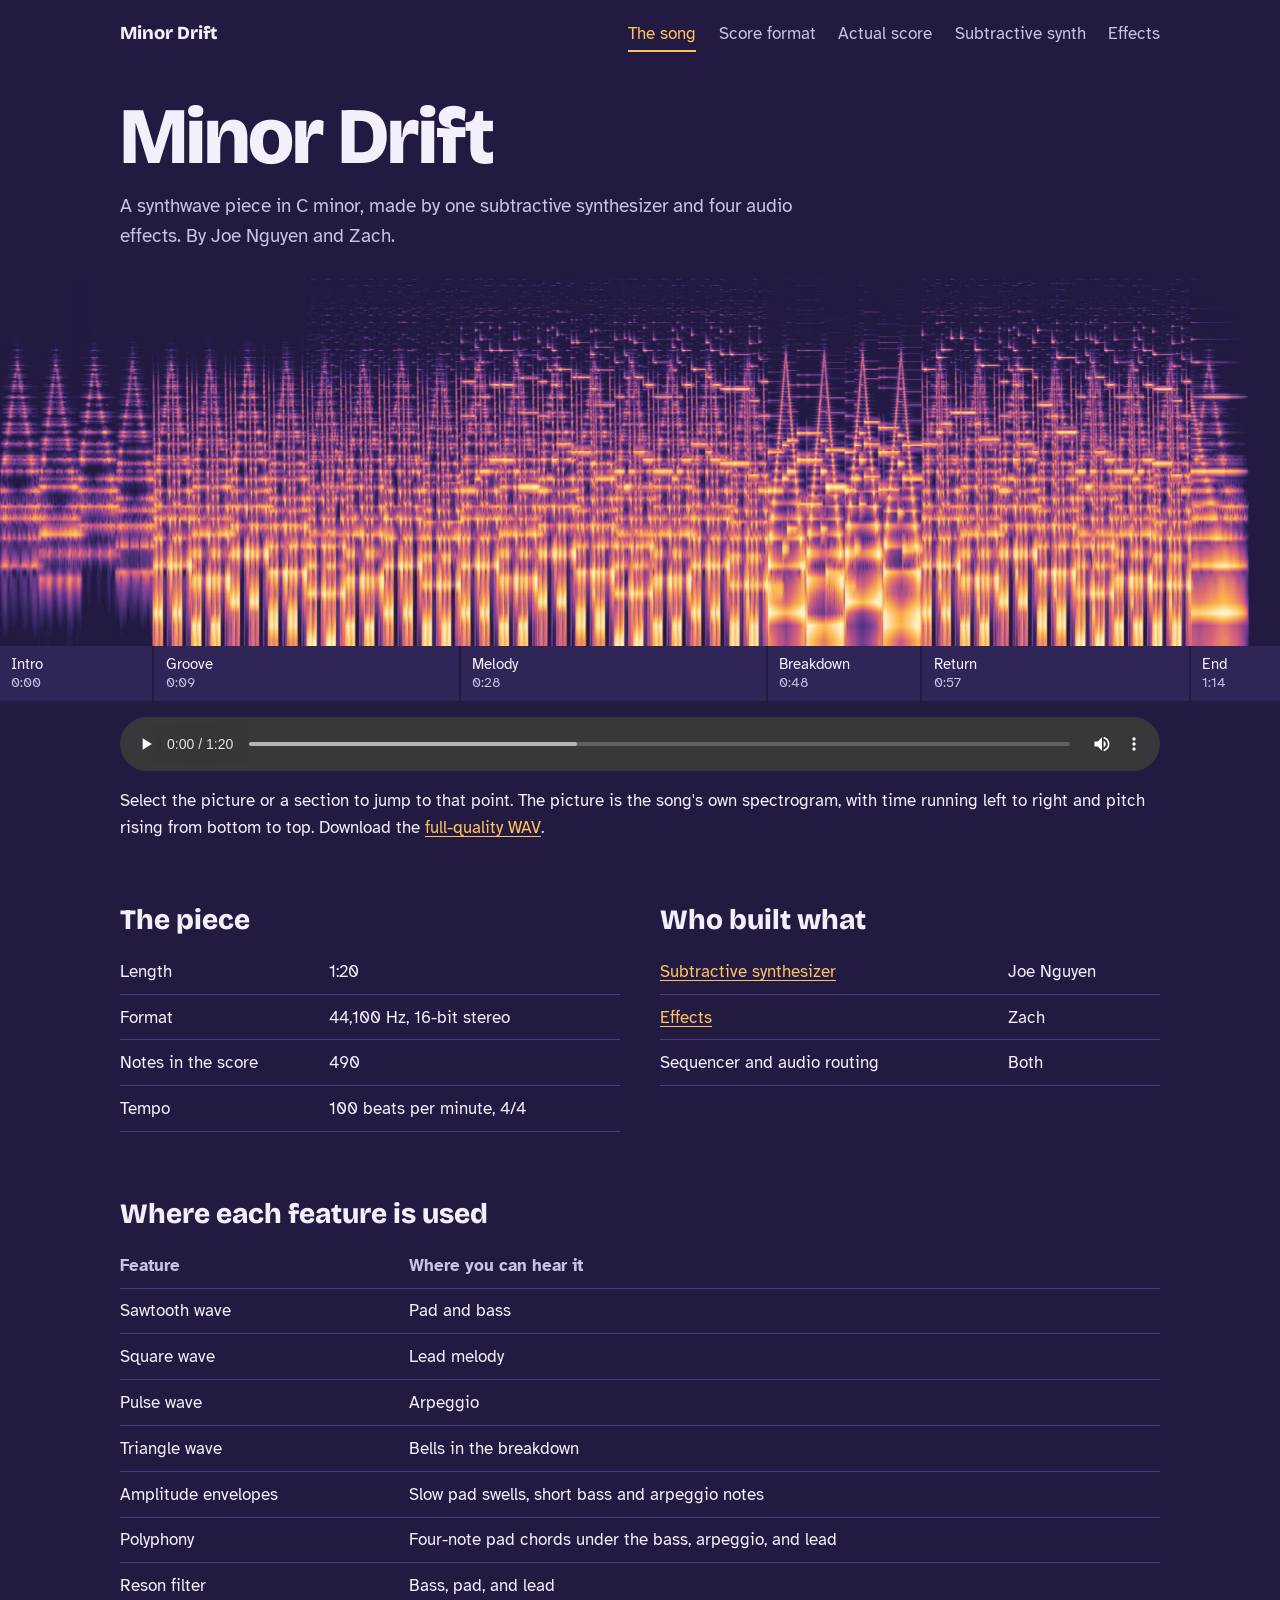
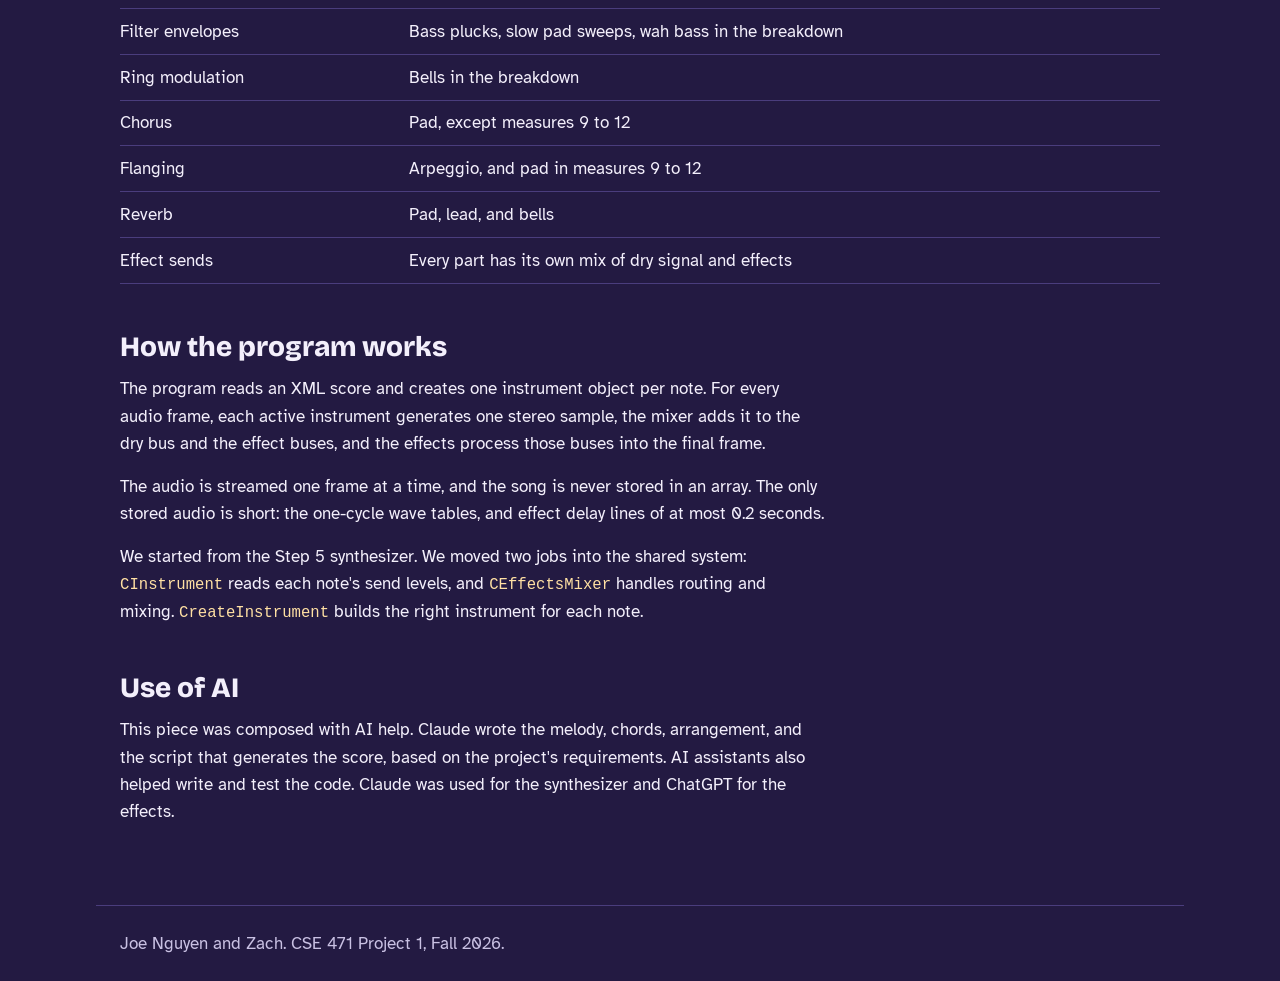
==== index.html @ a8af83e6 "Add files via upload" ====
<!doctype html>
<html lang="en"><head><meta charset="utf-8"><meta name="viewport" content="width=device-width,initial-scale=1">
<title>Minor Drift</title><link rel="stylesheet" href="style.css"></head>
<body><nav aria-label="Pages"><a class="home" href="index.html">Minor Drift</a><a href="index.html" aria-current="page">The song</a><a href="score-format.html">Score format</a><a href="final-score.html">Actual score</a><a href="subtractive.html">Subtractive synth</a><a href="effects.html">Effects</a></nav>
<main><h1>Minor Drift</h1>
<p class="lede">A synthwave piece in C minor, made by one subtractive synthesizer and four audio effects. By Joe Nguyen and Zach.</p>
<div class="song"><img src="spectrogram.jpg" id="spec" alt="Spectrogram of the whole song: the filter sweeps appear as bright peaks that rise and fall over time."><div class="head" id="head"></div></div>
<div class="parts" id="parts"><button type="button" data-t="0">Intro<span>0:00</span></button><button type="button" data-t="9.6">Groove<span>0:09</span></button><button type="button" data-t="28.8">Melody<span>0:28</span></button><button type="button" data-t="48">Breakdown<span>0:48</span></button><button type="button" data-t="57.6">Return<span>0:57</span></button><button type="button" data-t="74.4">End<span>1:14</span></button></div>
<audio id="player" controls preload="metadata" src="final_song.mp3" style="margin-top:1rem">Your browser can't play this audio. <a href="final_song.mp3">Download the MP3</a>.</audio>
<p>Select the picture or a section to jump to that point. The picture is the song's own spectrogram, with time running left to right and pitch rising from bottom to top. Download the <a href="final_song.wav">full-quality WAV</a>.</p>
<div class="cols"><div>
<h2>The piece</h2>
<div class="table narrow"><table><tbody><tr><td>Length</td><td>1:20</td></tr><tr><td>Format</td><td>44,100 Hz, 16-bit stereo</td></tr><tr><td>Notes in the score</td><td>490</td></tr><tr><td>Tempo</td><td>100 beats per minute, 4/4</td></tr></tbody></table></div>
</div><div>
<h2>Who built what</h2>
<div class="table narrow"><table><tbody><tr><td><a href="subtractive.html">Subtractive synthesizer</a></td><td>Joe Nguyen</td></tr><tr><td><a href="effects.html">Effects</a></td><td>Zach</td></tr><tr><td>Sequencer and audio routing</td><td>Both</td></tr></tbody></table></div>
</div></div>
<h2>Where each feature is used</h2>
<div class="table"><table><thead><tr><th scope="col">Feature</th><th scope="col">Where you can hear it</th></tr></thead><tbody><tr><td>Sawtooth wave</td><td>Pad and bass</td></tr><tr><td>Square wave</td><td>Lead melody</td></tr><tr><td>Pulse wave</td><td>Arpeggio</td></tr><tr><td>Triangle wave</td><td>Bells in the breakdown</td></tr><tr><td>Amplitude envelopes</td><td>Slow pad swells, short bass and arpeggio notes</td></tr><tr><td>Polyphony</td><td>Four-note pad chords under the bass, arpeggio, and lead</td></tr><tr><td>Reson filter</td><td>Bass, pad, and lead</td></tr><tr><td>Filter envelopes</td><td>Bass plucks, slow pad sweeps, wah bass in the breakdown</td></tr><tr><td>Ring modulation</td><td>Bells in the breakdown</td></tr><tr><td>Chorus</td><td>Pad, except measures 9 to 12</td></tr><tr><td>Flanging</td><td>Arpeggio, and pad in measures 9 to 12</td></tr><tr><td>Reverb</td><td>Pad, lead, and bells</td></tr><tr><td>Effect sends</td><td>Every part has its own mix of dry signal and effects</td></tr></tbody></table></div>
<div class="prose">
<h2>How the program works</h2>
<p>The program reads an XML score and creates one instrument object per note. For every audio frame, each active instrument generates one stereo sample, the mixer adds it to the dry bus and the effect buses, and the effects process those buses into the final frame.</p>
<p>The audio is streamed one frame at a time, and the song is never stored in an array. The only stored audio is short: the one-cycle wave tables, and effect delay lines of at most 0.2 seconds.</p>
<p>We started from the Step 5 synthesizer. We moved two jobs into the shared system: <code>CInstrument</code> reads each note's send levels, and <code>CEffectsMixer</code> handles routing and mixing. <code>CreateInstrument</code> builds the right instrument for each note.</p>
<h2>Use of AI</h2>
<p>This piece was composed with AI help. Claude wrote the melody, chords, arrangement, and the script that generates the score, based on the project's requirements. AI assistants also helped write and test the code. Claude was used for the synthesizer and ChatGPT for the effects.</p>
</div></main>
<footer>Joe Nguyen and Zach. CSE 471 Project 1, Fall 2026.</footer><script>
(function(){var a=document.getElementById('player'),h=document.getElementById('head'),i=document.getElementById('spec'),b=document.querySelectorAll('#parts button');
function go(t){a.currentTime=t;a.play().catch(function(){})}
b.forEach(function(x){x.addEventListener('click',function(){go(+x.dataset.t)})});
i.addEventListener('click',function(e){var r=i.getBoundingClientRect();if(a.duration)go((e.clientX-r.left)/r.width*a.duration)});
function up(){if(!a.duration)return;h.style.display='block';h.style.left=(a.currentTime/a.duration*100)+'%';var c=-1;b.forEach(function(x,n){if(a.currentTime>=+x.dataset.t)c=n});b.forEach(function(x,n){x.classList.toggle('on',n===c)})}
a.addEventListener('timeupdate',up);a.addEventListener('seeked',up);
})();
</script></body></html>
---- style.css ----
@import url('https://fonts.googleapis.com/css2?family=Bricolage+Grotesque:opsz,wght@12..96,500;12..96,800&family=Atkinson+Hyperlegible:ital,wght@0,400;0,700;1,400&display=swap');
:root{--bg:#231a42;--panel:#2f2556;--line:#4a3d7d;--text:#f3effb;--soft:#c9c1e3;--amber:#ffc25e;--rose:#ff8fa3}
*{box-sizing:border-box}html{-webkit-text-size-adjust:100%}
body{margin:0;background:var(--bg);color:var(--text);font:400 1.0625rem/1.6 "Atkinson Hyperlegible",Verdana,sans-serif}
a{color:var(--amber);text-underline-offset:.18em}a:hover{color:#ffe0a3}
:focus-visible{outline:3px solid var(--amber);outline-offset:3px;border-radius:2px}
nav{display:flex;flex-wrap:wrap;gap:.35rem 1.4rem;align-items:baseline;max-width:68rem;margin:auto;padding:1.1rem 1.5rem}
nav .home{font:800 1.15rem "Bricolage Grotesque",Verdana,sans-serif;color:var(--text);text-decoration:none;margin-right:auto}
nav a{color:var(--soft);text-decoration:none;padding:.15rem 0}nav a:hover{color:var(--text)}nav a[aria-current=page]{color:var(--amber);border-bottom:2px solid var(--amber)}
main{max-width:68rem;margin:auto;padding:0 1.5rem 4rem}
.prose{max-width:44rem}
h1,h2,h3{font-family:"Bricolage Grotesque",Verdana,sans-serif;line-height:1.1;margin:0}
h1{font-size:clamp(2.6rem,7vw,5rem);font-weight:800;letter-spacing:-.025em;margin:1.5rem 0 .6rem}
h2{font-size:1.75rem;font-weight:800;margin:3rem 0 .8rem}
h3{font-size:1.2rem;font-weight:800;margin:1.8rem 0 .4rem;color:var(--amber)}
p{margin:0 0 1rem}.lede{font-size:1.2rem;color:var(--soft);max-width:44rem}
ul{padding-left:1.25rem;margin:0 0 1rem}li{margin:.25rem 0}
.table{overflow-x:auto;margin:0 0 1.2rem}table{border-collapse:collapse;width:100%;min-width:30rem}th,td{text-align:left;vertical-align:top;padding:.55rem .9rem .55rem 0;border-bottom:1px solid var(--line)}th{color:var(--soft);font-weight:700}
.table.narrow table{min-width:0}
code{font:.92em Consolas,"Liberation Mono",Menlo,monospace;color:#ffe0a3;overflow-wrap:anywhere}
pre{background:var(--panel);border-left:3px solid var(--line);padding:1rem;overflow:auto;margin:0 0 1.2rem;font-size:.9rem;line-height:1.5}pre code{color:var(--text);overflow-wrap:normal}
.score{max-height:32rem}
audio{width:100%;display:block;margin:.5rem 0 1rem;color-scheme:dark}
.song{position:relative;margin:1.6rem calc(50% - 50vw) 0;width:100vw;background:#231a42}
.song img{display:block;width:100%;height:clamp(10rem,30vw,23rem);object-fit:fill;cursor:pointer}
.head{position:absolute;top:0;bottom:0;left:0;width:2px;background:var(--text);box-shadow:0 0 8px #fff;pointer-events:none;display:none}
.parts{display:grid;grid-template-columns:9.6fr 19.2fr 19.2fr 9.6fr 16.8fr 5.6fr;gap:2px;margin:0 calc(50% - 50vw);width:100vw;padding:0}
.parts button{all:unset;box-sizing:border-box;cursor:pointer;background:var(--panel);padding:.6rem .7rem;min-width:0;font-size:.95rem;line-height:1.25}
.parts button:hover{background:var(--line)}.parts button:focus-visible{outline:3px solid var(--amber);outline-offset:-3px}
.parts span{display:block;color:var(--soft);font-size:.85rem}
.parts .on{box-shadow:inset 0 3px 0 var(--amber)}
.cols{display:grid;grid-template-columns:repeat(auto-fit,minmax(17rem,1fr));gap:0 2.5rem}
footer{max-width:68rem;margin:auto;padding:1.5rem;color:var(--soft);border-top:1px solid var(--line)}
@media (max-width:700px){.parts{grid-template-columns:repeat(3,1fr)}nav .home{width:100%}table{min-width:0}th,td{padding-right:.6rem}}
@media (prefers-reduced-motion:reduce){*{scroll-behavior:auto}}
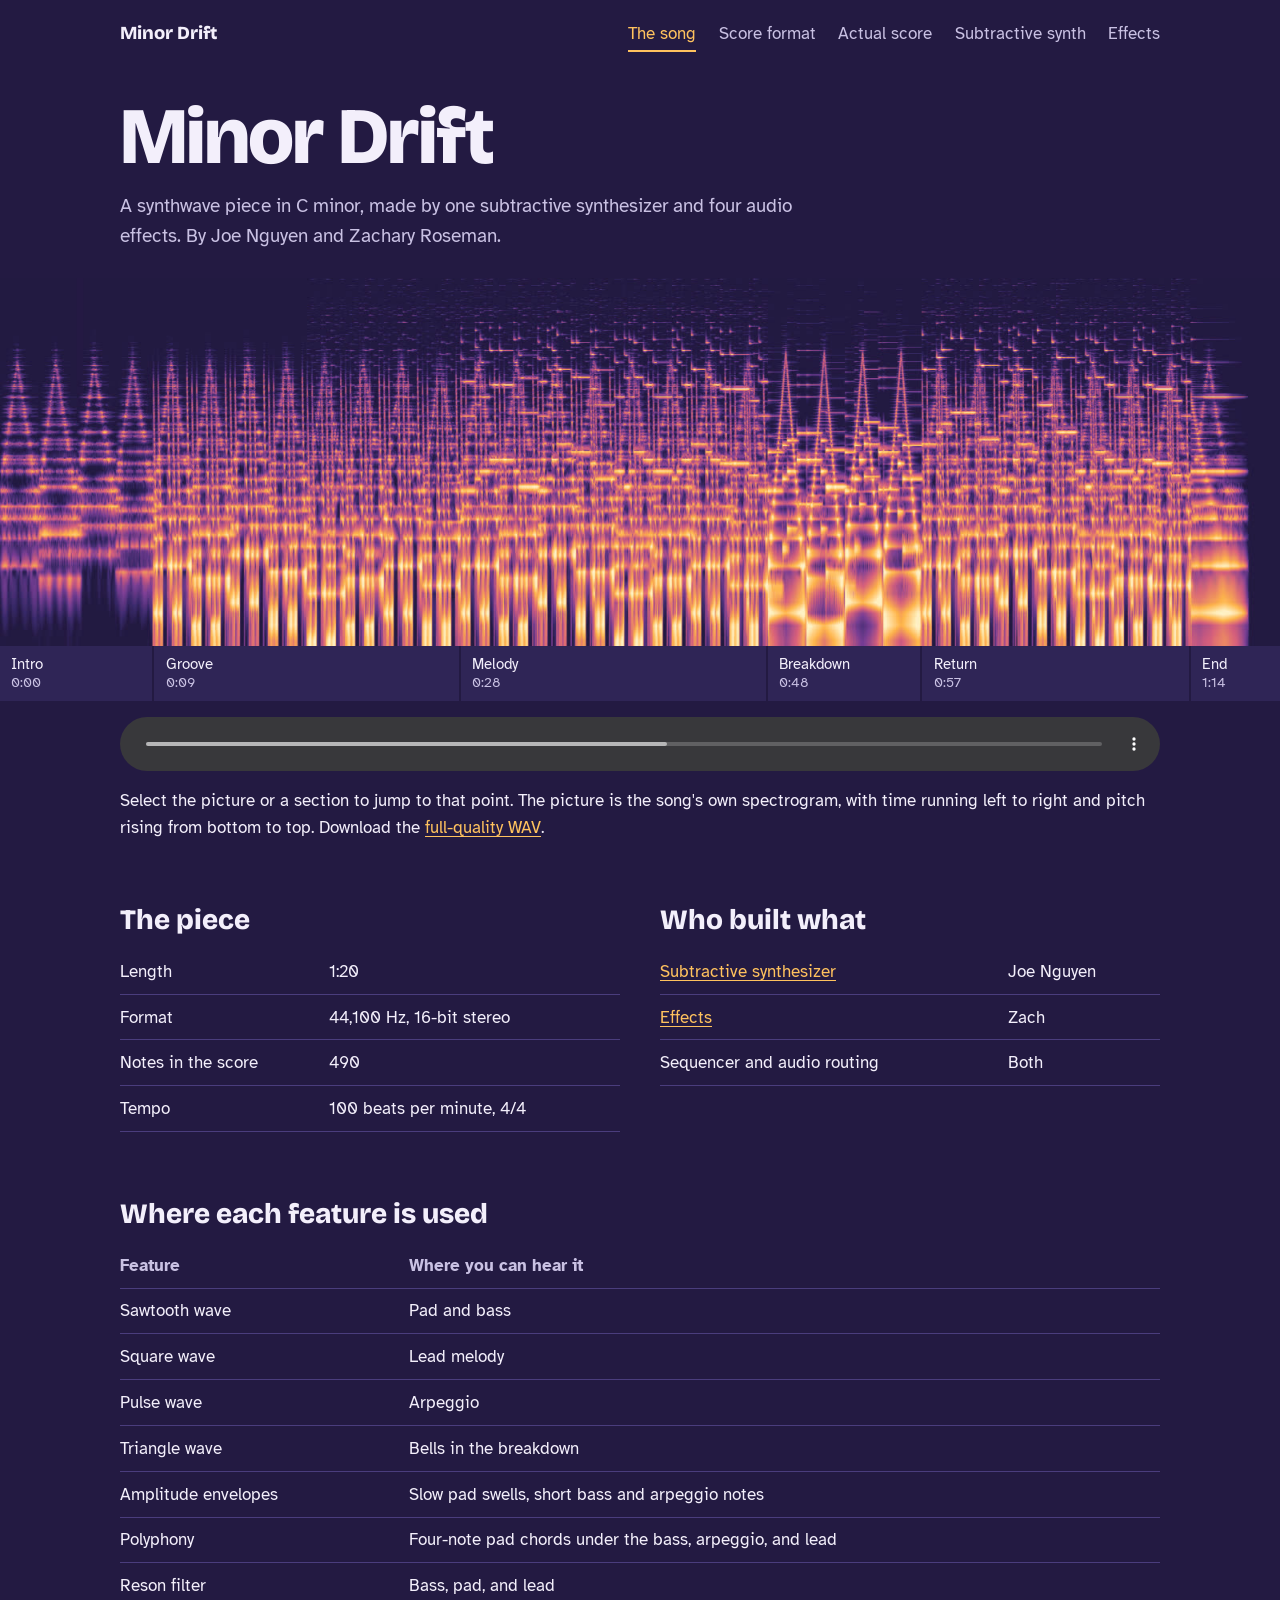
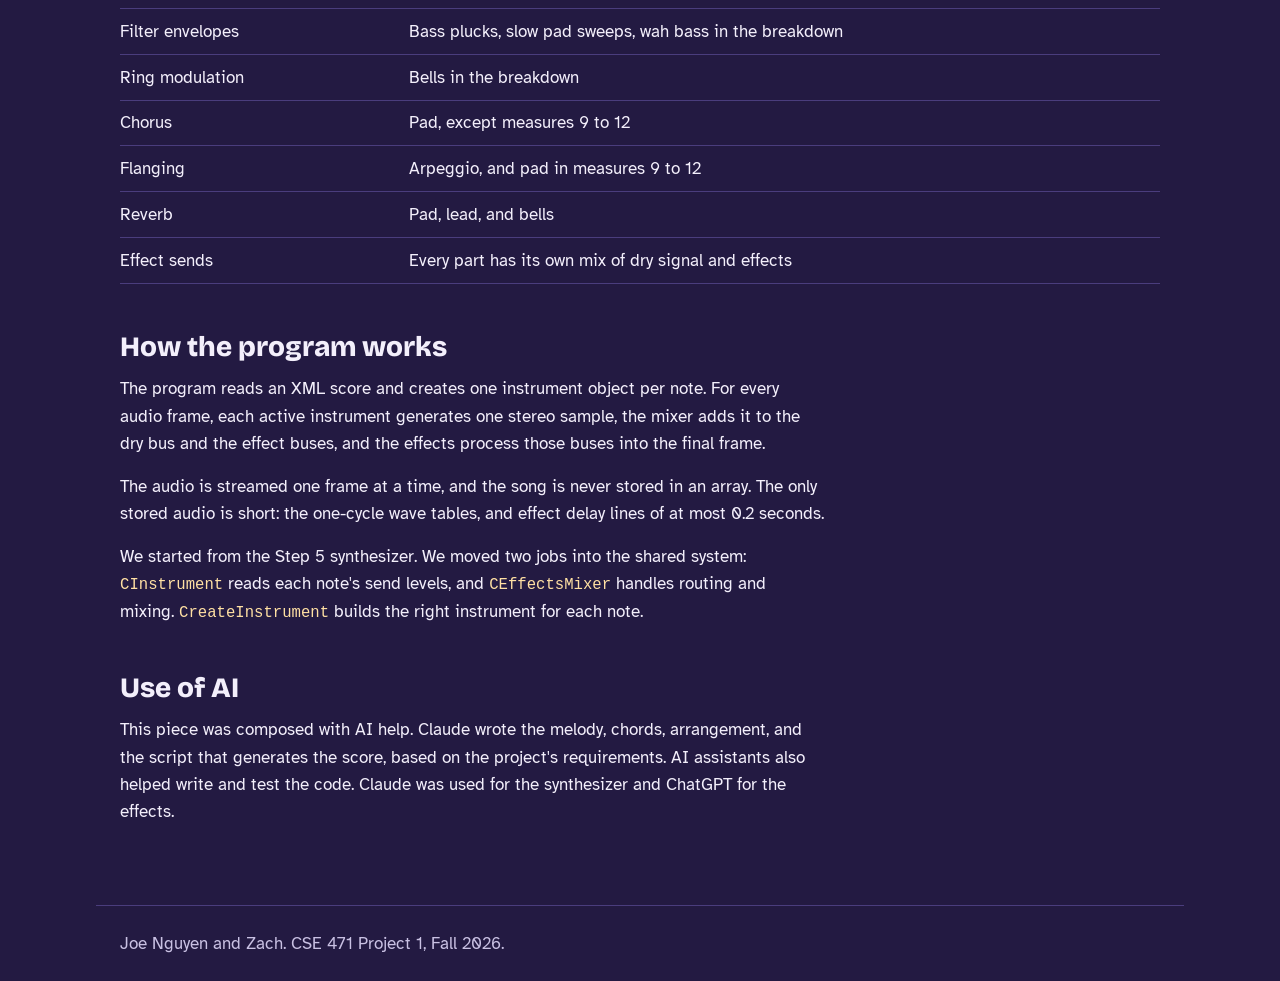
==== commit aec77d6d: "Update author name in the description paragraph" ====
--- a/index.html
+++ b/index.html
@@ -3,7 +3,7 @@
 <title>Minor Drift</title><link rel="stylesheet" href="style.css"></head>
 <body><nav aria-label="Pages"><a class="home" href="index.html">Minor Drift</a><a href="index.html" aria-current="page">The song</a><a href="score-format.html">Score format</a><a href="final-score.html">Actual score</a><a href="subtractive.html">Subtractive synth</a><a href="effects.html">Effects</a></nav>
 <main><h1>Minor Drift</h1>
-<p class="lede">A synthwave piece in C minor, made by one subtractive synthesizer and four audio effects. By Joe Nguyen and Zach.</p>
+<p class="lede">A synthwave piece in C minor, made by one subtractive synthesizer and four audio effects. By Joe Nguyen and Zachary Roseman.</p>
 <div class="song"><img src="spectrogram.jpg" id="spec" alt="Spectrogram of the whole song: the filter sweeps appear as bright peaks that rise and fall over time."><div class="head" id="head"></div></div>
 <div class="parts" id="parts"><button type="button" data-t="0">Intro<span>0:00</span></button><button type="button" data-t="9.6">Groove<span>0:09</span></button><button type="button" data-t="28.8">Melody<span>0:28</span></button><button type="button" data-t="48">Breakdown<span>0:48</span></button><button type="button" data-t="57.6">Return<span>0:57</span></button><button type="button" data-t="74.4">End<span>1:14</span></button></div>
 <audio id="player" controls preload="metadata" src="final_song.mp3" style="margin-top:1rem">Your browser can't play this audio. <a href="final_song.mp3">Download the MP3</a>.</audio>
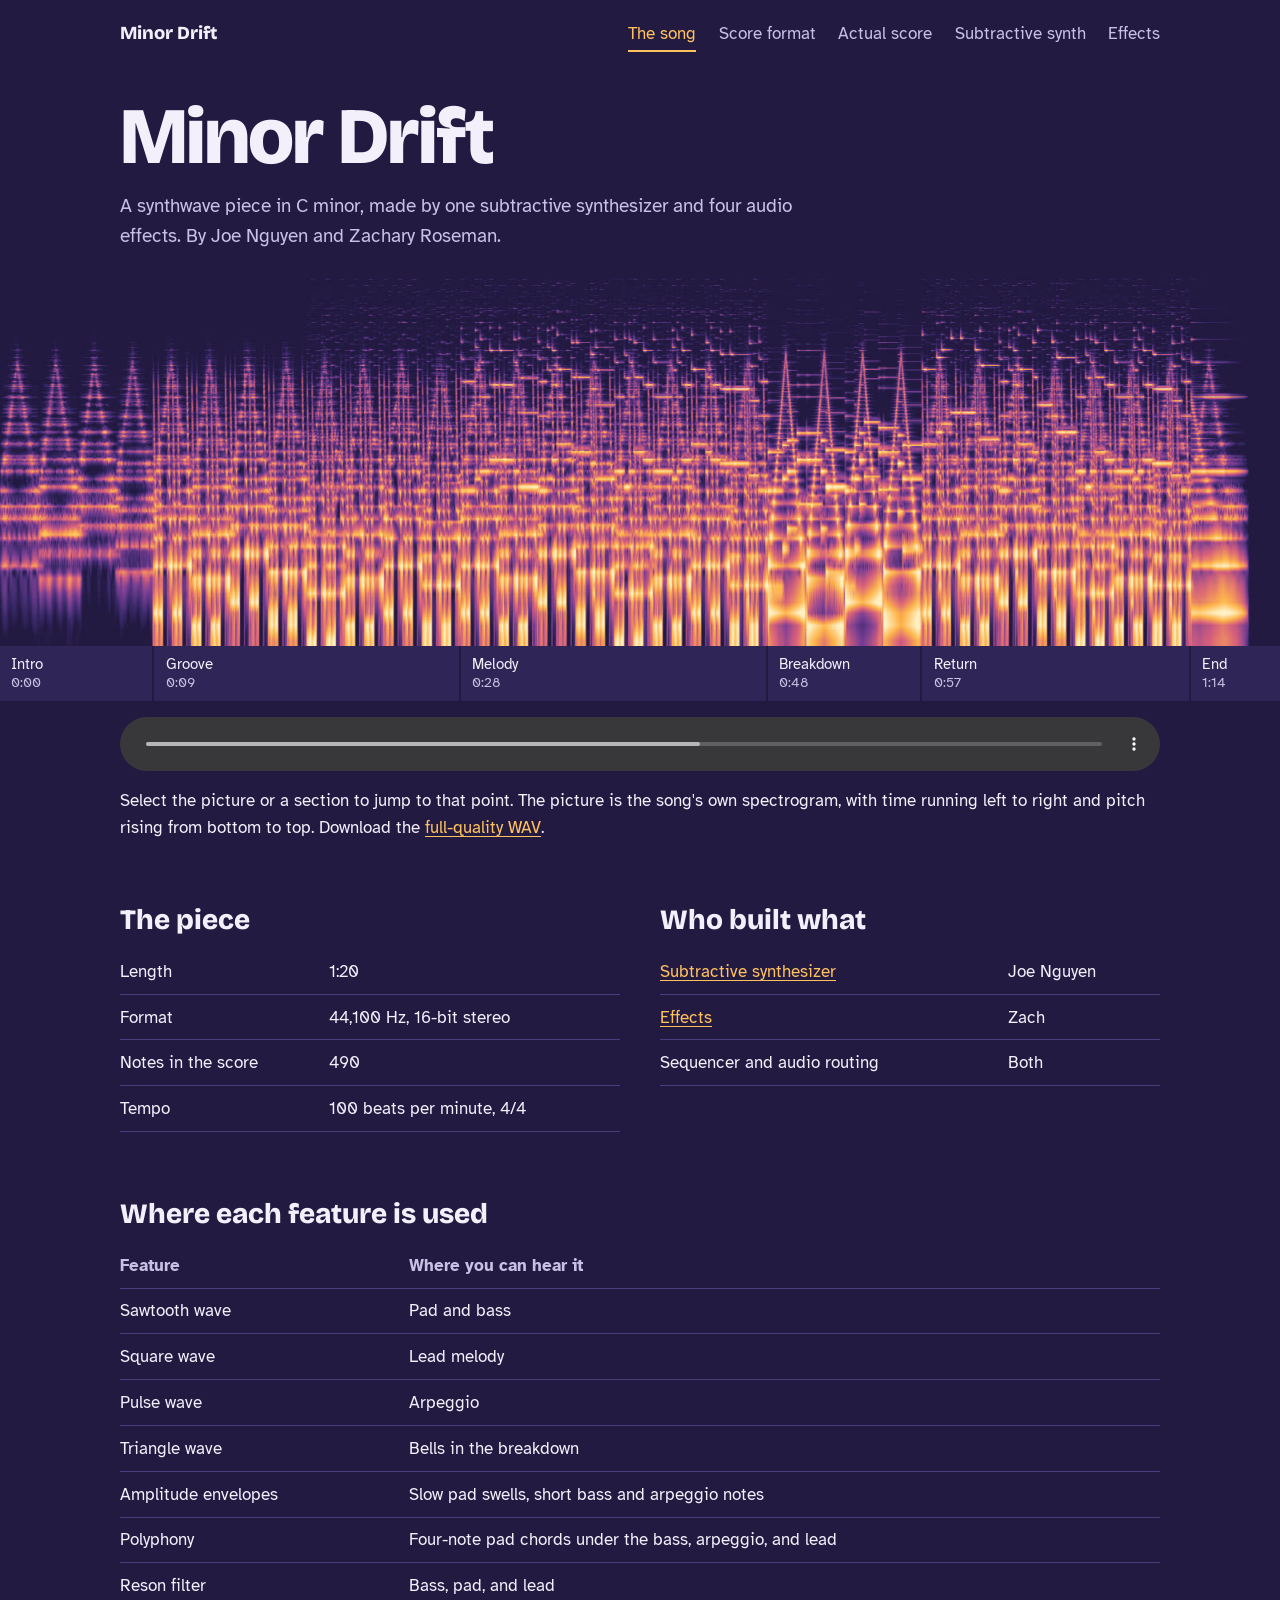
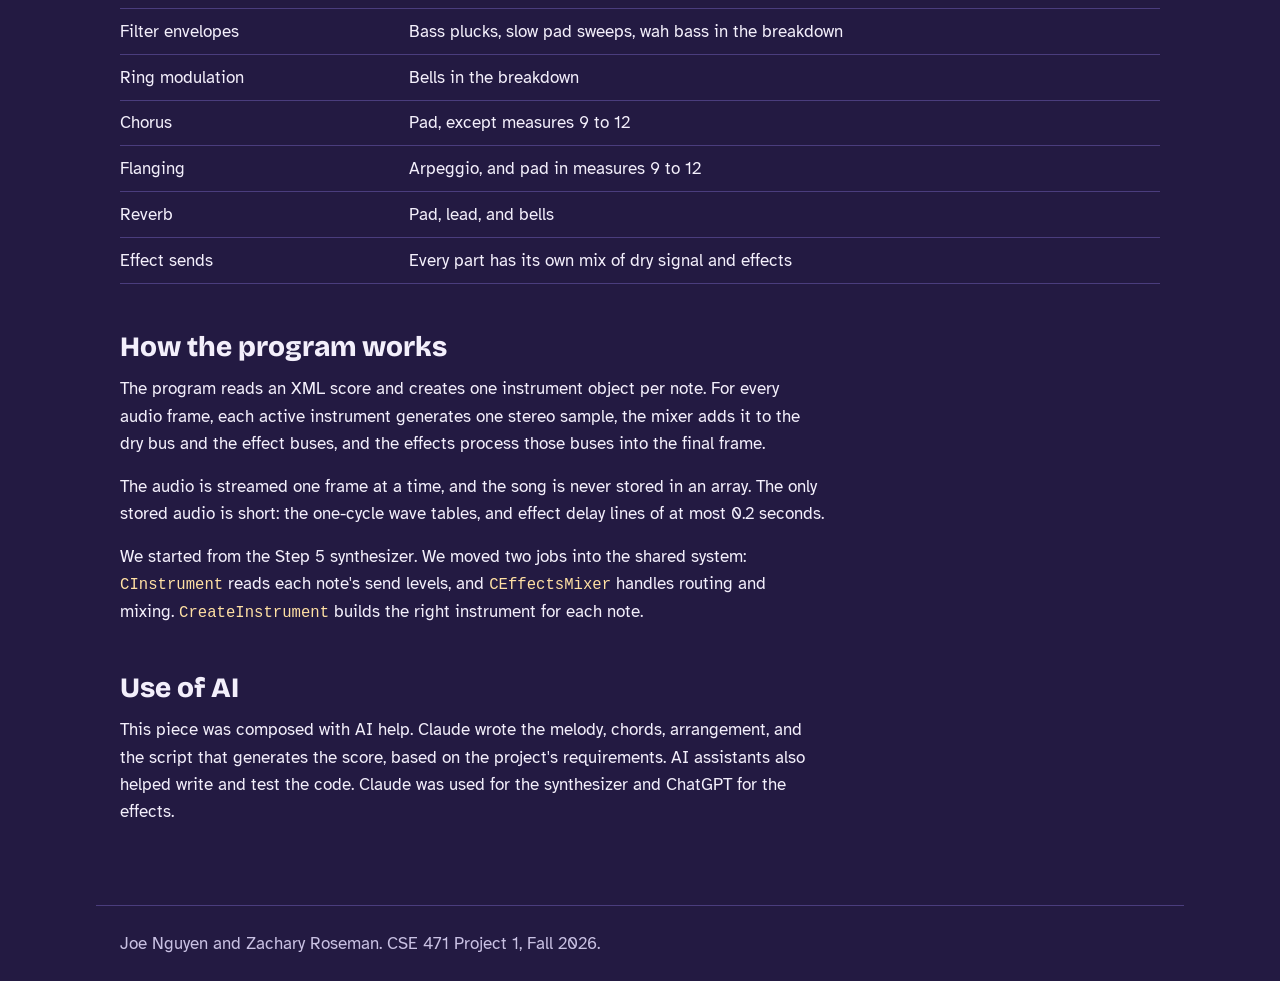
==== commit 78648af7: "Correct footer name from Zach to Zachary Roseman" ====
--- a/index.html
+++ b/index.html
@@ -25,7 +25,7 @@
 <h2>Use of AI</h2>
 <p>This piece was composed with AI help. Claude wrote the melody, chords, arrangement, and the script that generates the score, based on the project's requirements. AI assistants also helped write and test the code. Claude was used for the synthesizer and ChatGPT for the effects.</p>
 </div></main>
-<footer>Joe Nguyen and Zach. CSE 471 Project 1, Fall 2026.</footer><script>
+<footer>Joe Nguyen and Zachary Roseman. CSE 471 Project 1, Fall 2026.</footer><script>
 (function(){var a=document.getElementById('player'),h=document.getElementById('head'),i=document.getElementById('spec'),b=document.querySelectorAll('#parts button');
 function go(t){a.currentTime=t;a.play().catch(function(){})}
 b.forEach(function(x){x.addEventListener('click',function(){go(+x.dataset.t)})});
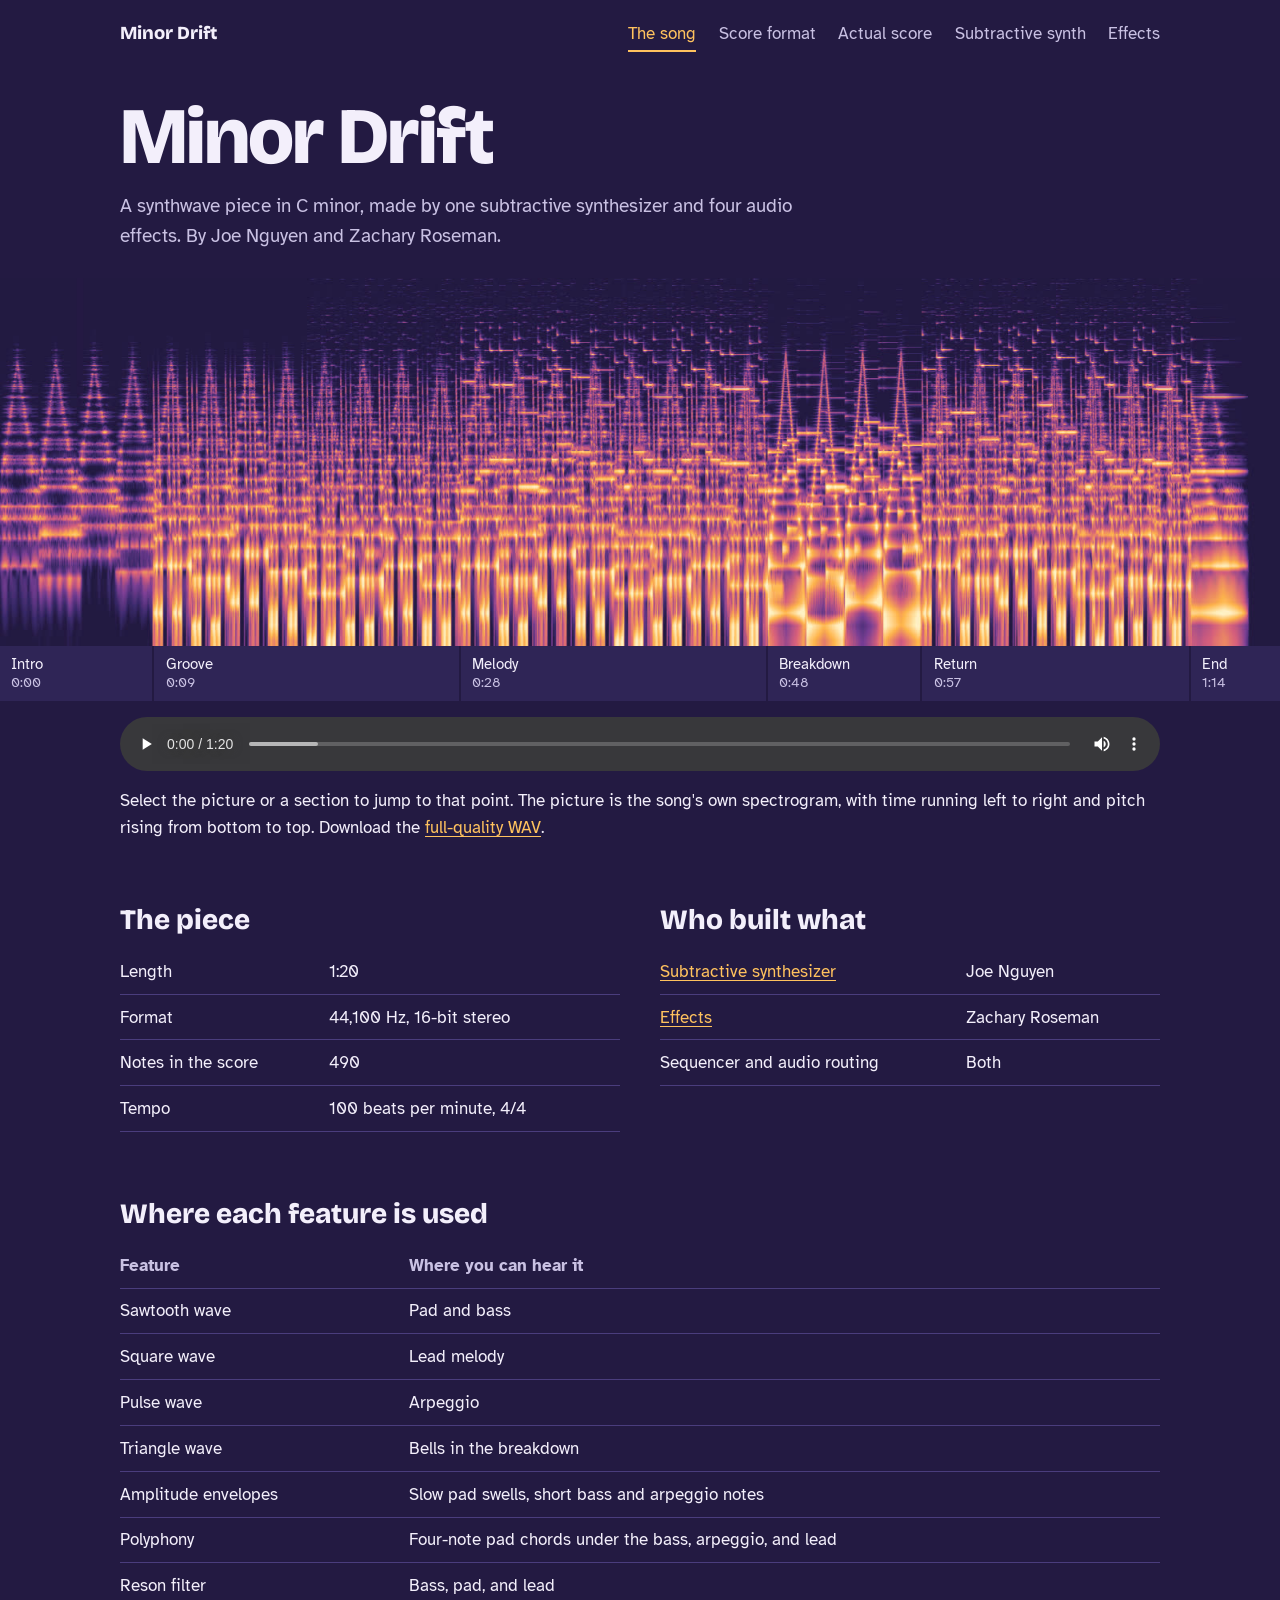
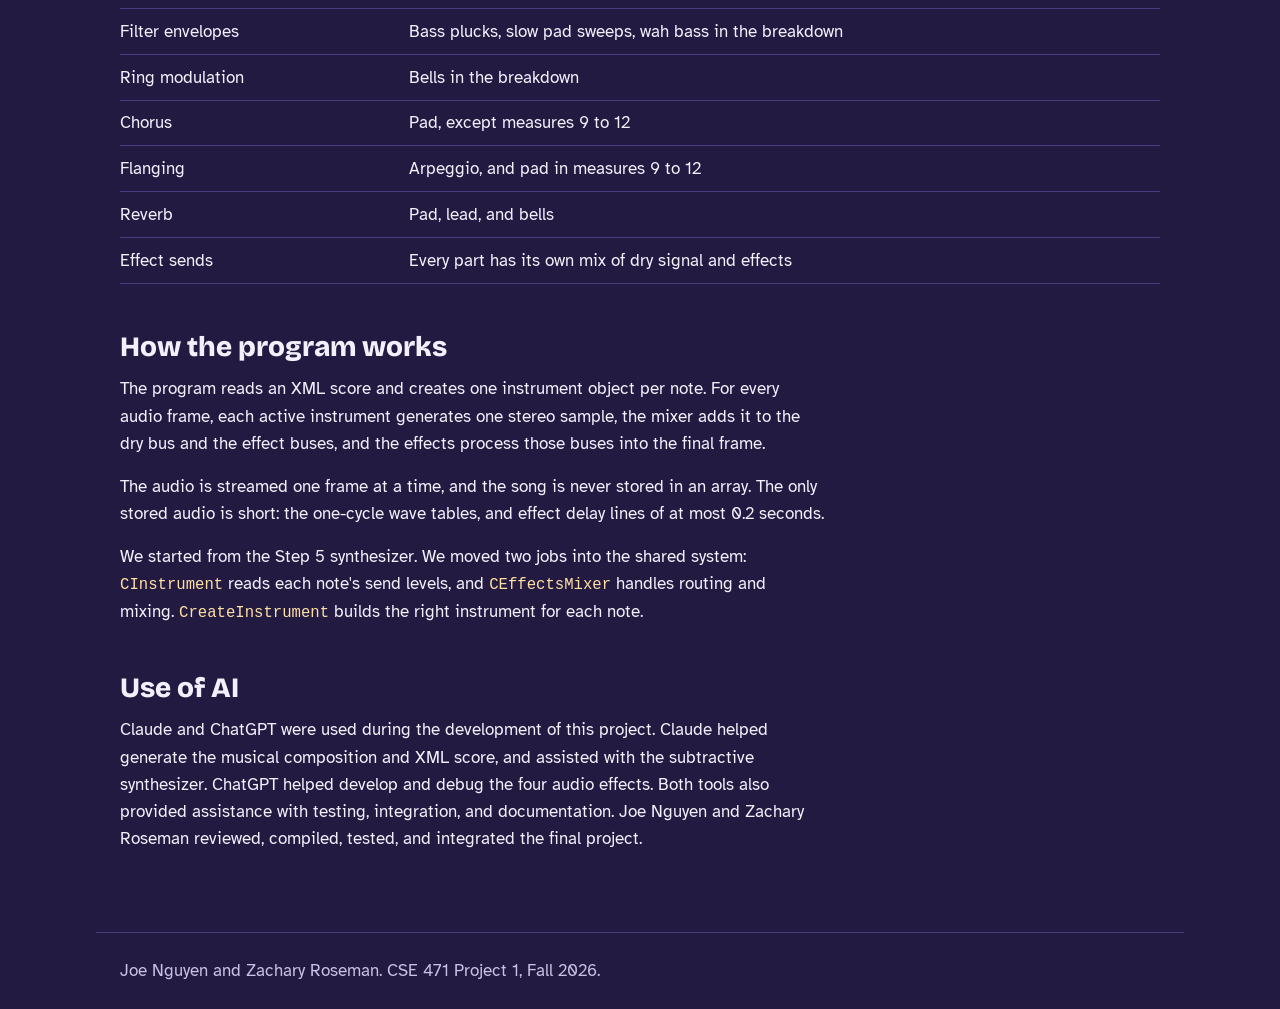
==== commit 76465f5f: "Revise contribution section in index.html Updated AI assistance details and contributor names." ====
--- a/index.html
+++ b/index.html
@@ -13,7 +13,7 @@
 <div class="table narrow"><table><tbody><tr><td>Length</td><td>1:20</td></tr><tr><td>Format</td><td>44,100 Hz, 16-bit stereo</td></tr><tr><td>Notes in the score</td><td>490</td></tr><tr><td>Tempo</td><td>100 beats per minute, 4/4</td></tr></tbody></table></div>
 </div><div>
 <h2>Who built what</h2>
-<div class="table narrow"><table><tbody><tr><td><a href="subtractive.html">Subtractive synthesizer</a></td><td>Joe Nguyen</td></tr><tr><td><a href="effects.html">Effects</a></td><td>Zach</td></tr><tr><td>Sequencer and audio routing</td><td>Both</td></tr></tbody></table></div>
+<div class="table narrow"><table><tbody><tr><td><a href="subtractive.html">Subtractive synthesizer</a></td><td>Joe Nguyen</td></tr><tr><td><a href="effects.html">Effects</a></td><td>Zachary Roseman</td></tr><tr><td>Sequencer and audio routing</td><td>Both</td></tr></tbody></table></div>
 </div></div>
 <h2>Where each feature is used</h2>
 <div class="table"><table><thead><tr><th scope="col">Feature</th><th scope="col">Where you can hear it</th></tr></thead><tbody><tr><td>Sawtooth wave</td><td>Pad and bass</td></tr><tr><td>Square wave</td><td>Lead melody</td></tr><tr><td>Pulse wave</td><td>Arpeggio</td></tr><tr><td>Triangle wave</td><td>Bells in the breakdown</td></tr><tr><td>Amplitude envelopes</td><td>Slow pad swells, short bass and arpeggio notes</td></tr><tr><td>Polyphony</td><td>Four-note pad chords under the bass, arpeggio, and lead</td></tr><tr><td>Reson filter</td><td>Bass, pad, and lead</td></tr><tr><td>Filter envelopes</td><td>Bass plucks, slow pad sweeps, wah bass in the breakdown</td></tr><tr><td>Ring modulation</td><td>Bells in the breakdown</td></tr><tr><td>Chorus</td><td>Pad, except measures 9 to 12</td></tr><tr><td>Flanging</td><td>Arpeggio, and pad in measures 9 to 12</td></tr><tr><td>Reverb</td><td>Pad, lead, and bells</td></tr><tr><td>Effect sends</td><td>Every part has its own mix of dry signal and effects</td></tr></tbody></table></div>
@@ -23,7 +23,7 @@
 <p>The audio is streamed one frame at a time, and the song is never stored in an array. The only stored audio is short: the one-cycle wave tables, and effect delay lines of at most 0.2 seconds.</p>
 <p>We started from the Step 5 synthesizer. We moved two jobs into the shared system: <code>CInstrument</code> reads each note's send levels, and <code>CEffectsMixer</code> handles routing and mixing. <code>CreateInstrument</code> builds the right instrument for each note.</p>
 <h2>Use of AI</h2>
-<p>This piece was composed with AI help. Claude wrote the melody, chords, arrangement, and the script that generates the score, based on the project's requirements. AI assistants also helped write and test the code. Claude was used for the synthesizer and ChatGPT for the effects.</p>
+<p>Claude and ChatGPT were used during the development of this project. Claude helped generate the musical composition and XML score, and assisted with the subtractive synthesizer. ChatGPT helped develop and debug the four audio effects. Both tools also provided assistance with testing, integration, and documentation. Joe Nguyen and Zachary Roseman reviewed, compiled, tested, and integrated the final project.</p>
 </div></main>
 <footer>Joe Nguyen and Zachary Roseman. CSE 471 Project 1, Fall 2026.</footer><script>
 (function(){var a=document.getElementById('player'),h=document.getElementById('head'),i=document.getElementById('spec'),b=document.querySelectorAll('#parts button');
